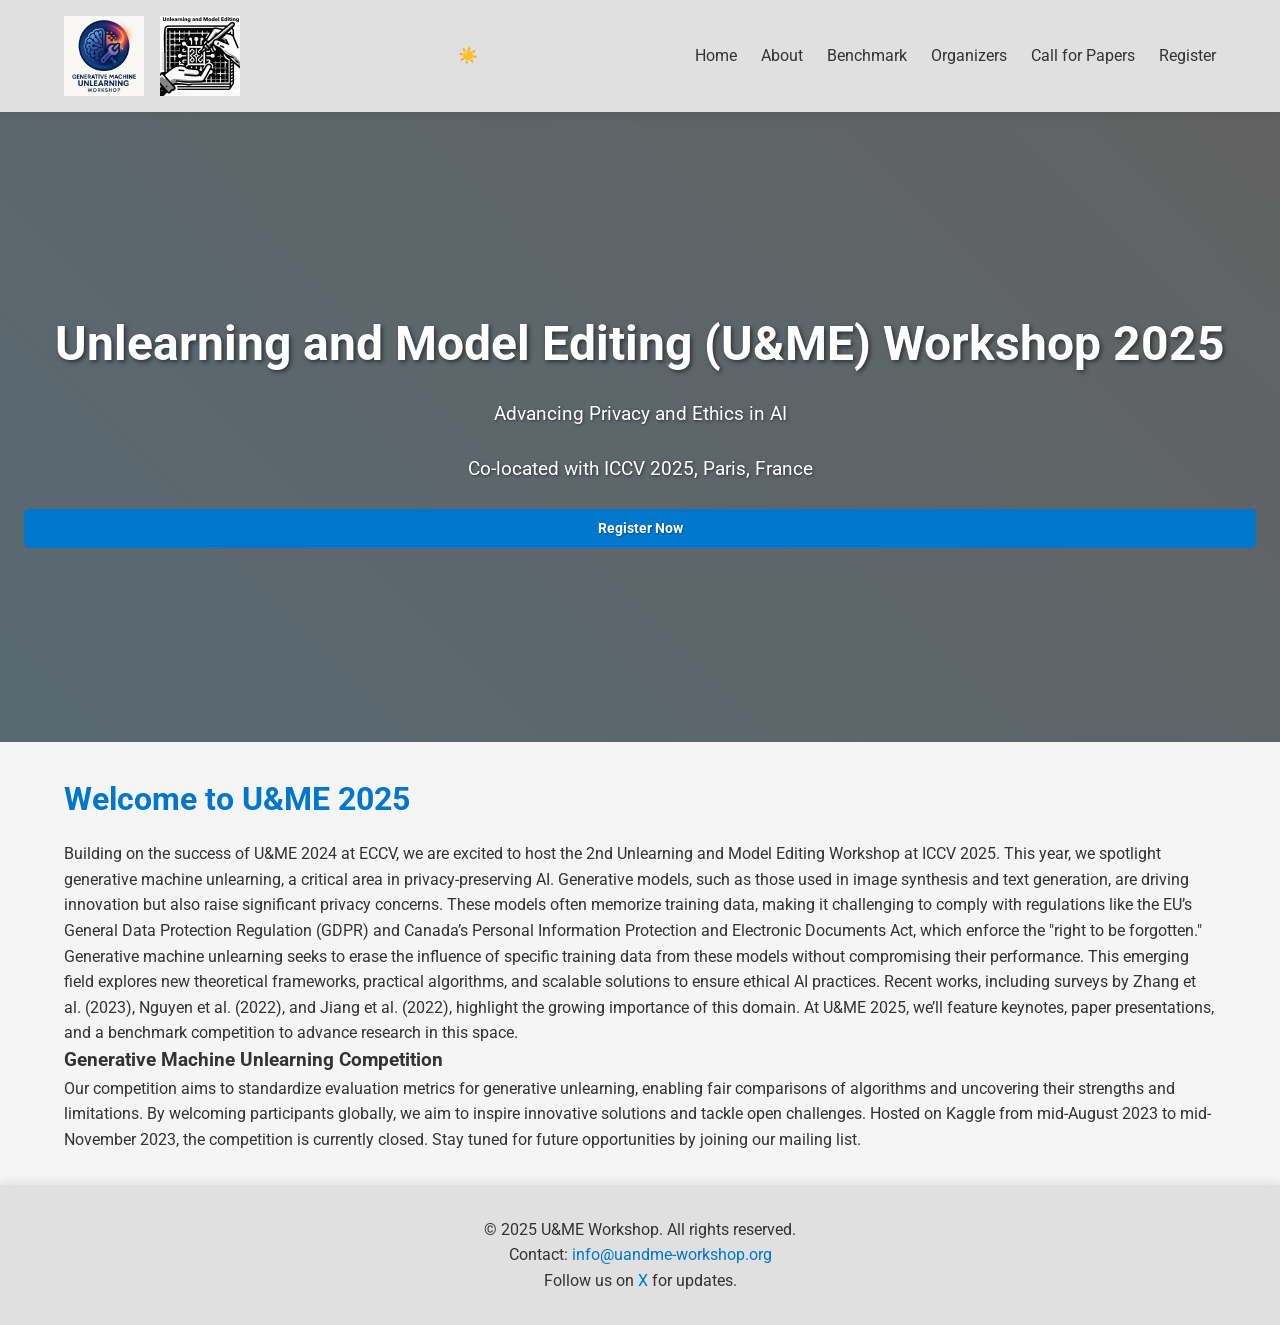
==== index.html @ 519ac93f "new" ====
<!DOCTYPE html>
<html lang="en">
<head>
    <meta charset="UTF-8">
    <meta name="viewport" content="width=device-width, initial-scale=1.0">
    <meta name="description" content="Unlearning and Model Editing (U&ME) Workshop 2025 at ICCV, focusing on privacy-preserving AI and model editing techniques.">
    <meta name="keywords" content="machine unlearning, model editing, AI, ICCV 2025, workshop, privacy">
    <title>U&ME Workshop 2025 | ICCV</title>
    <link rel="stylesheet" href="assets/css/styles.css">
    <link href="https://fonts.googleapis.com/css2?family=Roboto:wght@300;400;700&display=swap" rel="stylesheet">
    <style>
        @media (min-width: 1024px) {
            .cta-button {
                padding: 0.5rem 1rem;
                font-size: 0.9rem;
            }
        }
    </style>
</head>
<body>
    <header>
        <nav>
            <div class="logo">
                <img src="assets/img/logo.png" alt="U&ME Workshop Logo" class="logo-img">
                <img src="assets/img/logo2.png" alt="Second Logo" class="logo-img">
            </div>
            <div class="theme-toggle" aria-label="Toggle theme">
                <span class="sun">☀️</span>
                <span class="moon">🌙</span>
            </div>
            <div class="hamburger" aria-label="Toggle navigation">
                <span></span>
                <span></span>
                <span></span>
            </div>
            <ul class="nav-links">
                <li><a href="index.html">Home</a></li>
                <li><a href="about.html">About</a></li>
                <li><a href="benchmark.html">Benchmark</a></li>
                <li><a href="organizers.html">Organizers</a></li>
                <li><a href="cfp.html">Call for Papers</a></li>
                <li><a href="register.html">Register</a></li>
            </ul>
        </nav>
    </header>

    <main>
        <section class="hero">
            <h1>Unlearning and Model Editing (U&ME) Workshop 2025</h1>
            <p>Advancing Privacy and Ethics in AI</p>
            <p>Co-located with ICCV 2025, Paris, France</p>
            <a href="register.html" class="cta-button">Register Now</a>
        </section>

        <section class="overview">
            <h2>Welcome to U&ME 2025</h2>
            <p>Building on the success of U&ME 2024 at ECCV, we are excited to host the 2nd Unlearning and Model Editing Workshop at ICCV 2025. This year, we spotlight generative machine unlearning, a critical area in privacy-preserving AI. Generative models, such as those used in image synthesis and text generation, are driving innovation but also raise significant privacy concerns. These models often memorize training data, making it challenging to comply with regulations like the EU’s General Data Protection Regulation (GDPR) and Canada’s Personal Information Protection and Electronic Documents Act, which enforce the "right to be forgotten."</p>
            <p>Generative machine unlearning seeks to erase the influence of specific training data from these models without compromising their performance. This emerging field explores new theoretical frameworks, practical algorithms, and scalable solutions to ensure ethical AI practices. Recent works, including surveys by Zhang et al. (2023), Nguyen et al. (2022), and Jiang et al. (2022), highlight the growing importance of this domain. At U&ME 2025, we’ll feature keynotes, paper presentations, and a benchmark competition to advance research in this space.</p>
            <h3>Generative Machine Unlearning Competition</h3>
            <p>Our competition aims to standardize evaluation metrics for generative unlearning, enabling fair comparisons of algorithms and uncovering their strengths and limitations. By welcoming participants globally, we aim to inspire innovative solutions and tackle open challenges. Hosted on Kaggle from mid-August 2023 to mid-November 2023, the competition is currently closed. Stay tuned for future opportunities by joining our mailing list.</p>
        </section>
    </main>

    <footer>
        <p>© 2025 U&ME Workshop. All rights reserved.</p>
        <p>Contact: <a href="mailto:info@uandme-workshop.org">info@uandme-workshop.org</a></p>
        <p>Follow us on <a href="https://x.com">X</a> for updates.</p>
    </footer>

    <script src="assets/js/main.js"></script>
</body>
</html>
---- assets/css/styles.css ----
:root {
    /* Dark Theme (Default) */
    --background: #121212;
    --text-color: #e0e0e0;
    --header-bg: #1a2a44;
    --accent-color: #00aaff;
    --secondary-bg: #1e1e1e;
    --link-hover: #0088cc;
    --shadow: rgba(0, 0, 0, 0.3);
}

[data-theme="light"] {
    /* Light Theme */
    --background: #f5f5f5;
    --text-color: #333;
    --header-bg: #e0e0e0;
    --accent-color: #0077cc;
    --secondary-bg: #ffffff;
    --link-hover: #0055aa;
    --shadow: rgba(0, 0, 0, 0.1);
}

* {
    margin: 0;
    padding: 0;
    box-sizing: border-box;
}

body {
    font-family: 'Roboto', sans-serif;
    line-height: 1.6;
    color: var(--text-color);
    background: var(--background);
    overflow-x: hidden;
    transition: background 0.3s ease, color 0.3s ease;
}

header {
    background: var(--header-bg);
    color: var(--text-color);
    padding: 1rem 0;
    position: sticky;
    top: 0;
    z-index: 100;
    box-shadow: 0 2px 10px var(--shadow);
}

nav {
    max-width: 1200px;
    margin: 0 auto;
    display: flex;
    justify-content: space-between;
    align-items: center;
    padding: 0 1.5rem;
}

.logo {
    display: flex;
    align-items: center;
    gap: 1rem;
}

.logo-img {
    max-width: 80px;
    height: auto;
    transition: transform 0.3s ease;
}

.logo-img:hover {
    transform: scale(1.05);
}

.theme-toggle {
    display: flex;
    align-items: center;
    gap: 0.5rem;
    cursor: pointer;
}

.theme-toggle .sun {
    display: none;
}

[data-theme="light"] .theme-toggle .sun {
    display: inline;
}

[data-theme="light"] .theme-toggle .moon {
    display: none;
}

.hamburger {
    display: none;
    flex-direction: column;
    justify-content: space-between;
    width: 30px;
    height: 20px;
    cursor: pointer;
}

.hamburger span {
    background: var(--text-color);
    height: 3px;
    width: 100%;
    transition: all 0.3s ease;
}

.hamburger.active span:nth-child(1) {
    transform: rotate(45deg) translate(5px, 5px);
}

.hamburger.active span:nth-child(2) {
    opacity: 0;
}

.hamburger.active span:nth-child(3) {
    transform: rotate(-45deg) translate(7px, -7px);
}

.nav-links {
    list-style: none;
    display: flex;
    gap: 1.5rem;
}

.nav-links li a {
    color: var(--text-color);
    text-decoration: none;
    font-weight: 400;
    position: relative;
    transition: color 0.3s ease;
}

.nav-links li a::after {
    content: '';
    position: absolute;
    width: 0;
    height: 2px;
    background: var(--accent-color);
    bottom: -5px;
    left: 0;
    transition: width 0.3s ease;
}

.nav-links li a:hover::after {
    width: 100%;
}

.nav-links li a:hover {
    color: var(--accent-color);
}

.hero {
    /* Option 1: Conference setting background */
    background: linear-gradient(rgba(0, 0, 0, 0.6), rgba(0, 0, 0, 0.6)), url('https://images.unsplash.com/photo-1516321318429-614138f97625?ixlib=rb-4.0.3&auto=format&fit=crop&w=1350&q=80');
    
    /* Option 2: Paris cityscape with Eiffel Tower (uncomment to use) */
    /* background: linear-gradient(rgba(0, 0, 0, 0.6), rgba(0, 0, 0, 0.6)), url('https://images.unsplash.com/photo-1502602898657-3e91760cbb34?ixlib=rb-4.0.3&auto=format&fit=crop&w=1350&q=80'); */
    
    /* If using a local image, uncomment and adjust the path */
    /* background: linear-gradient(rgba(0, 0, 0, 0.6), rgba(0, 0, 0, 0.6)), url('../img/hero-bg.jpg'); */
    
    background-size: cover;
    background-position: center;
    color: #fff;
    text-align: center;
    padding: 5rem 1.5rem;
    position: relative;
    overflow: hidden;
    min-height: 70vh;
    display: flex;
    flex-direction: column;
    justify-content: center;
}

.hero::before {
    content: '';
    position: absolute;
    top: 0;
    left: 0;
    width: 100%;
    height: 100%;
    background: linear-gradient(45deg, rgba(0, 170, 255, 0.1), transparent);
    animation: gradientShift 10s ease infinite;
}

@keyframes gradientShift {
    0% { transform: translateX(0); }
    50% { transform: translateX(100%); }
    100% { transform: translateX(0); }
}

.hero h1 {
    font-size: 3rem;
    margin-bottom: 1rem;
    opacity: 0;
    transform: translateY(20px);
    animation: fadeInUp 1s ease forwards;
    text-shadow: 2px 2px 4px rgba(0, 0, 0, 0.5);
}

.hero p {
    font-size: 1.2rem;
    margin-bottom: 1.5rem;
    opacity: 0;
    transform: translateY(20px);
    animation: fadeInUp 1s ease 0.3s forwards;
    text-shadow: 1px 1px 3px rgba(0, 0, 0, 0.5);
}

.cta-button {
    background: var(--accent-color);
    color: #fff;
    padding: 0.75rem 1.5rem;
    text-decoration: none;
    border-radius: 5px;
    font-weight: 700;
    display: inline-block;
    transition: transform 0.3s ease, background 0.3s ease;
    opacity: 0;
    transform: translateY(20px);
    animation: fadeInUp 1s ease 0.6s forwards;
    text-shadow: 1px 1px 2px rgba(0, 0, 0, 0.3);
}

.cta-button:hover {
    background: var(--link-hover);
    transform: translateY(-3px);
}

@keyframes fadeInUp {
    to {
        opacity: 1;
        transform: translateY(0);
    }
}

.overview {
    max-width: 1200px;
    margin: 2rem auto;
    padding: 0 1.5rem;
    opacity: 0;
    transform: translateY(20px);
    animation: fadeInUp 1s ease forwards;
}

.overview h2 {
    font-size: 2rem;
    margin-bottom: 1rem;
    color: var(--accent-color);
}

.overview ul {
    margin: 1rem 0;
    padding-left: 2rem;
}

.overview ul li {
    margin-bottom: 0.5rem;
}

.organizers .organizer-grid {
    display: grid;
    grid-template-columns: repeat(auto-fit, minmax(250px, 1fr));
    gap: 2rem;
    margin: 2rem 0;
}

.organizer {
    text-align: center;
    background: var(--secondary-bg);
    padding: 1rem;
    border-radius: 10px;
    box-shadow: 0 2px 10px var(--shadow);
    transition: transform 0.3s ease;
}

.organizer:hover {
    transform: translateY(-5px);
}

.organizer img {
    width: 100%;
    max-width: 200px;
    height: auto;
    border-radius: 50%;
    margin-bottom: 1rem;
}

.organizer h3 {
    font-size: 1.5rem;
    color: var(--accent-color);
}

.organizer .title {
    font-style: italic;
    color: var(--text-color);
    opacity: 0.8;
    margin-bottom: 0.5rem;
}

footer {
    background: var(--header-bg);
    color: var(--text-color);
    text-align: center;
    padding: 2rem;
    margin-top: 2rem;
    box-shadow: 0 -2px 10px var(--shadow);
}

footer a {
    color: var(--accent-color);
    text-decoration: none;
}

footer a:hover {
    color: var(--link-hover);
}

@media (max-width: 768px) {
    nav {
        flex-wrap: wrap;
        padding: 0.5rem 1rem;
    }

    .logo {
        flex: 1;
        gap: 0.5rem;
    }

    .logo-img {
        max-width: 60px;
    }

    .theme-toggle {
        order: 1;
        margin-left: auto;
    }

    .hamburger {
        display: flex;
        margin-left: 1rem;
    }

    .nav-links {
        display: none;
        width: 100%;
        background: var(--header-bg);
        flex-direction: column;
        align-items: center;
        gap: 1rem;
        padding: 1rem 0;
        transition: all 0.3s ease;
    }

    .nav-links.active {
        display: flex;
    }

    .nav-links li a {
        font-size: 1.1rem;
    }

    .hero {
        padding: 3rem 1rem;
        min-height: 50vh;
    }

    .hero h1 {
        font-size: 1.8rem;
    }

    .hero p {
        font-size: 1rem;
    }

    .cta-button {
        padding: 0.6rem 1.2rem;
        font-size: 0.9rem;
    }

    .overview {
        padding: 0 1rem;
    }

    .overview h2 {
        font-size: 1.5rem;
    }
}

@media (max-width: 480px) {
    .logo-img {
        max-width: 50px;
    }

    .hero h1 {
        font-size: 1.4rem;
    }

    .hero p {
        font-size: 0.9rem;
    }

    .cta-button {
        padding: 0.5rem 1rem;
        font-size: 0.8rem;
    }

    .overview h2 {
        font-size: 1.3rem;
    }

    .overview p {
        font-size: 0.9rem;
    }

    .organizer img {
        max-width: 150px;
    }
}
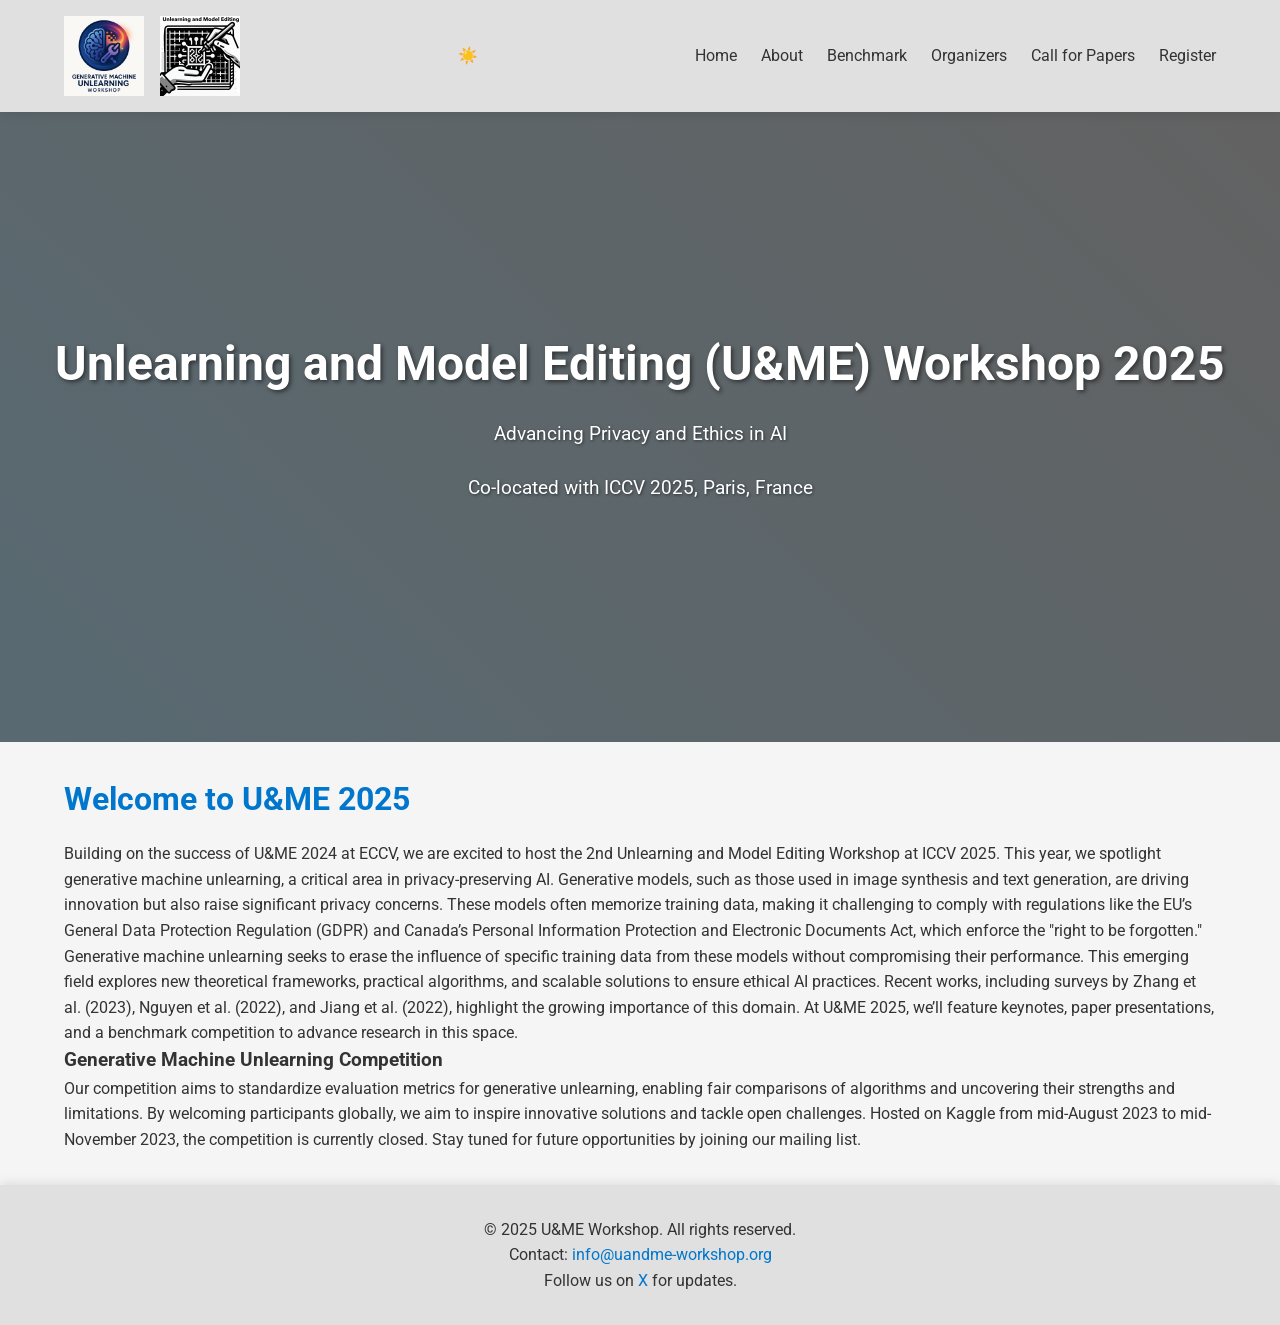
==== commit b08bca0e: "button" ====
--- a/index.html
+++ b/index.html
@@ -49,7 +49,7 @@
             <h1>Unlearning and Model Editing (U&ME) Workshop 2025</h1>
             <p>Advancing Privacy and Ethics in AI</p>
             <p>Co-located with ICCV 2025, Paris, France</p>
-            <a href="register.html" class="cta-button">Register Now</a>
+           
         </section>
 
         <section class="overview">
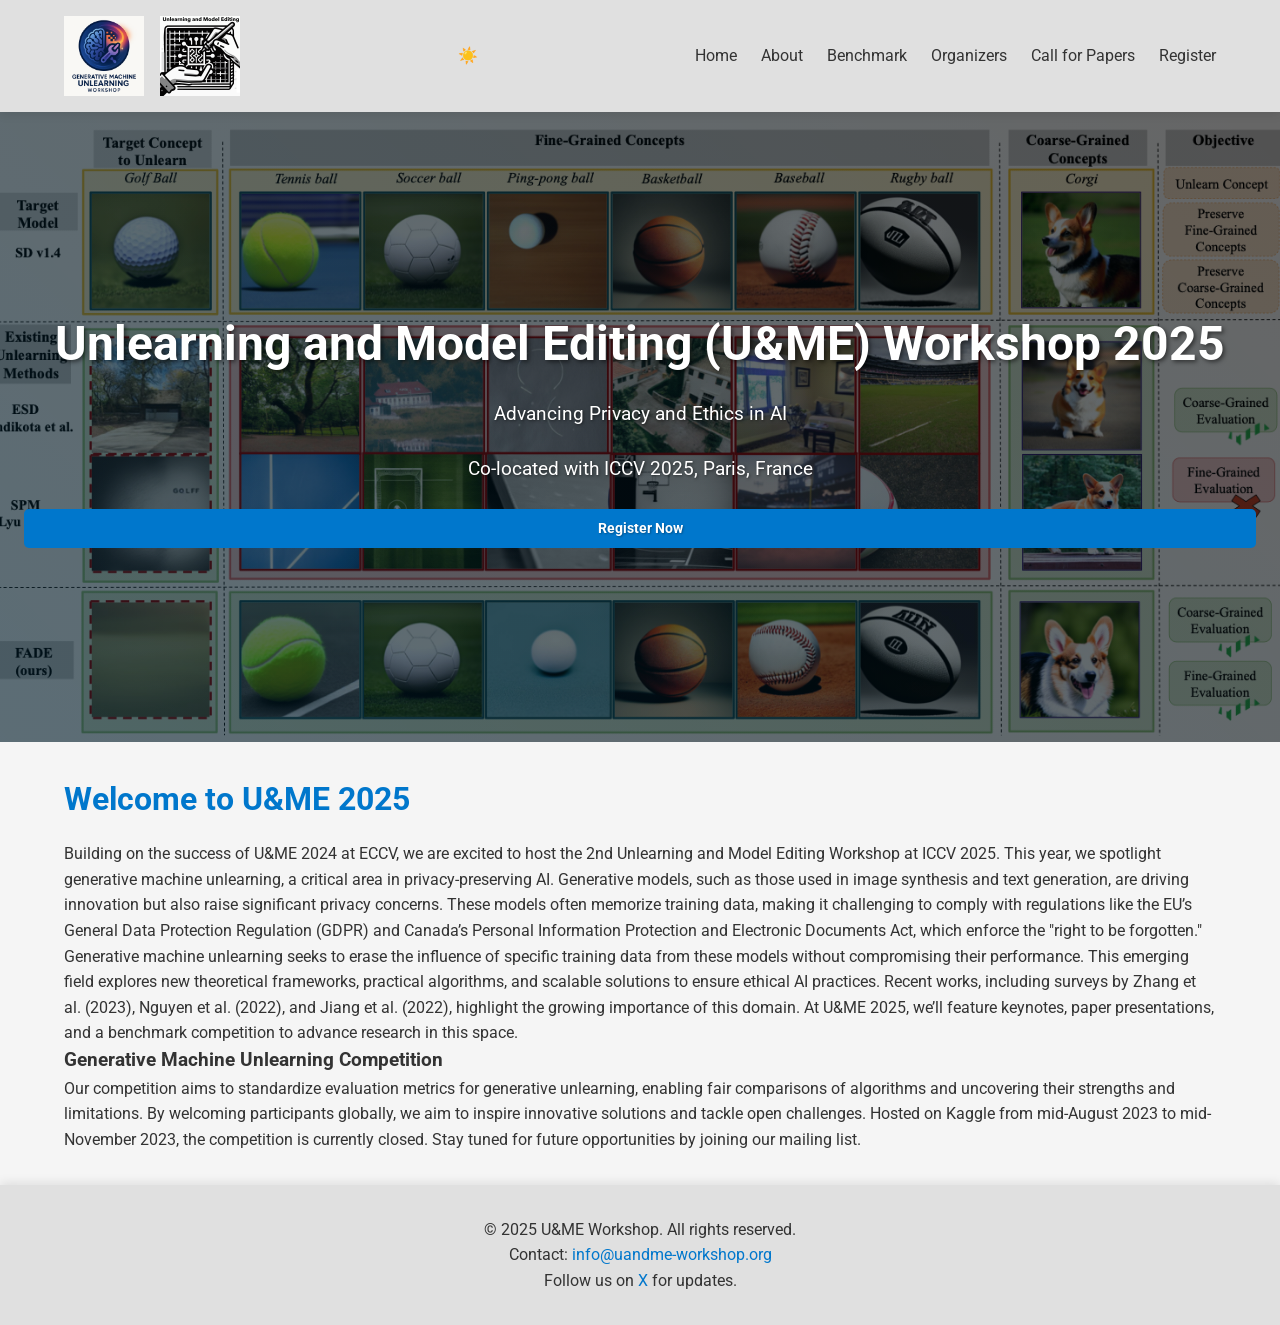
==== commit 4385766e: "hjg" ====
--- a/index.html
+++ b/index.html
@@ -49,7 +49,7 @@
             <h1>Unlearning and Model Editing (U&ME) Workshop 2025</h1>
             <p>Advancing Privacy and Ethics in AI</p>
             <p>Co-located with ICCV 2025, Paris, France</p>
-           
+            <a href="register.html" class="cta-button">Register Now</a>
         </section>
 
         <section class="overview">
--- a/assets/css/styles.css
+++ b/assets/css/styles.css
@@ -151,14 +151,8 @@
 }
 
 .hero {
-    /* Option 1: Conference setting background */
-    background: linear-gradient(rgba(0, 0, 0, 0.6), rgba(0, 0, 0, 0.6)), url('https://images.unsplash.com/photo-1516321318429-614138f97625?ixlib=rb-4.0.3&auto=format&fit=crop&w=1350&q=80');
     
-    /* Option 2: Paris cityscape with Eiffel Tower (uncomment to use) */
-    /* background: linear-gradient(rgba(0, 0, 0, 0.6), rgba(0, 0, 0, 0.6)), url('https://images.unsplash.com/photo-1502602898657-3e91760cbb34?ixlib=rb-4.0.3&auto=format&fit=crop&w=1350&q=80'); */
-    
-    /* If using a local image, uncomment and adjust the path */
-    /* background: linear-gradient(rgba(0, 0, 0, 0.6), rgba(0, 0, 0, 0.6)), url('../img/hero-bg.jpg'); */
+    background: linear-gradient(rgba(0, 0, 0, 0.6), rgba(0, 0, 0, 0.6)), url('../img/hero-bg.jpg');
     
     background-size: cover;
     background-position: center;
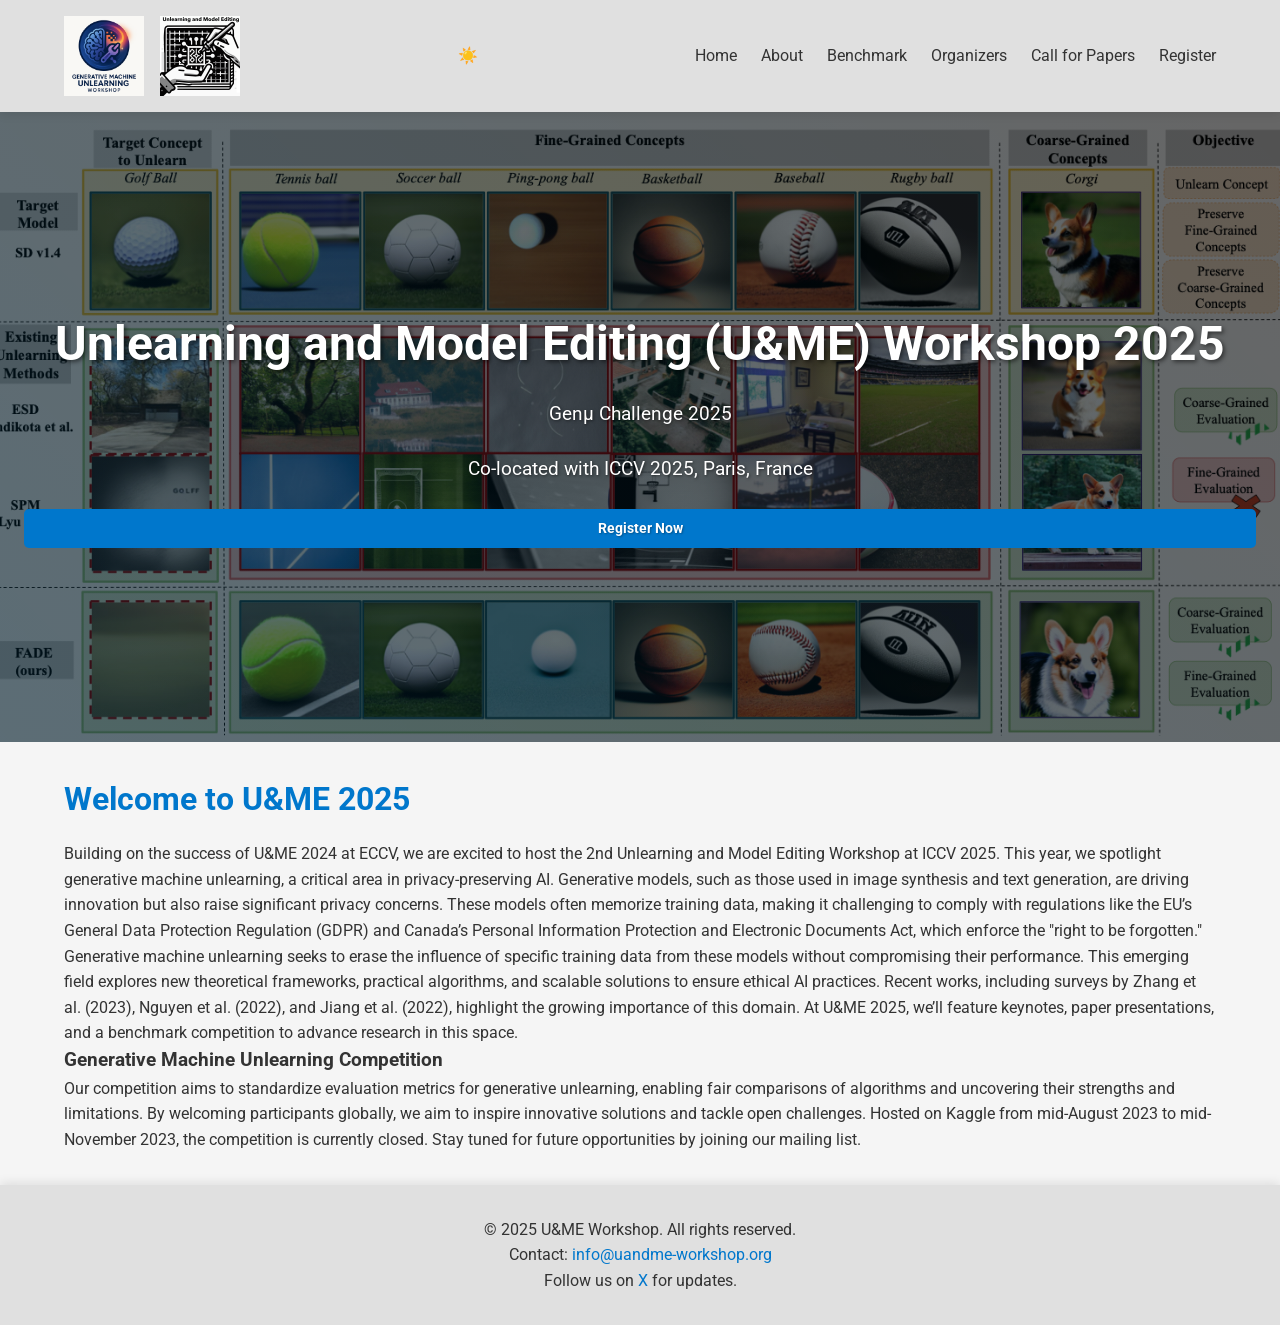
==== commit fb906f0e: "ihfer" ====
--- a/index.html
+++ b/index.html
@@ -47,7 +47,7 @@
     <main>
         <section class="hero">
             <h1>Unlearning and Model Editing (U&ME) Workshop 2025</h1>
-            <p>Advancing Privacy and Ethics in AI</p>
+            <p>Genμ Challenge 2025</p>
             <p>Co-located with ICCV 2025, Paris, France</p>
             <a href="register.html" class="cta-button">Register Now</a>
         </section>
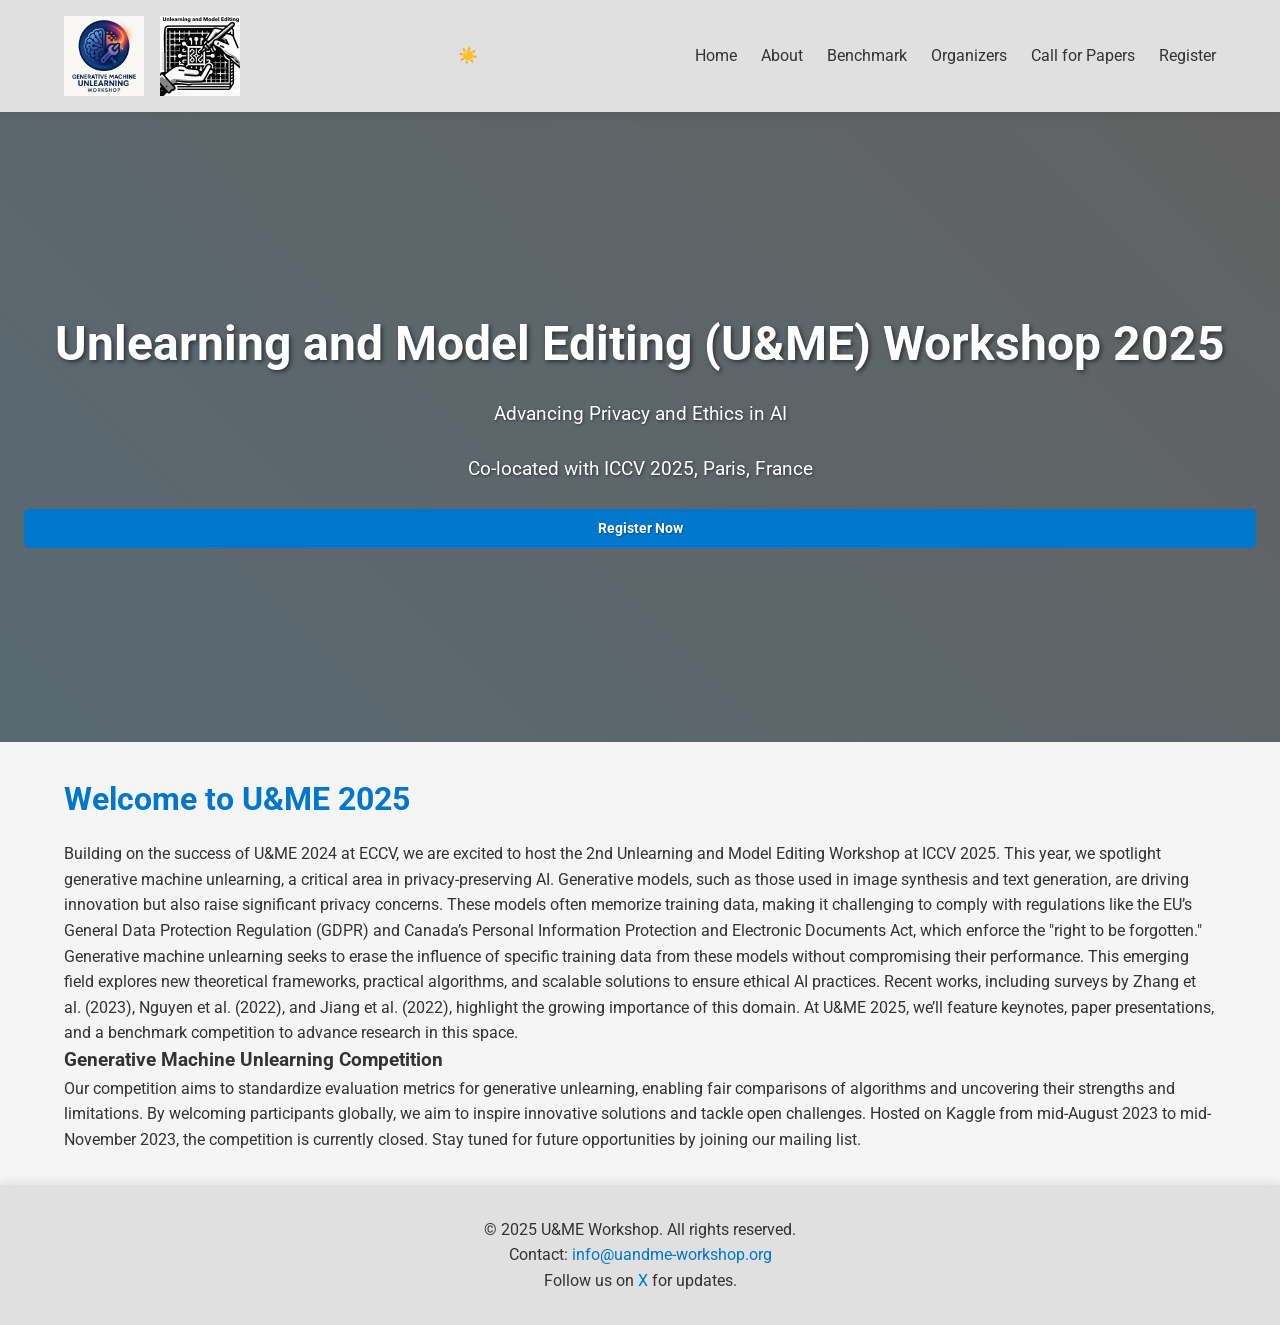
==== commit e5c25e14: "khkh" ====
--- a/index.html
+++ b/index.html
@@ -9,11 +9,19 @@
     <link rel="stylesheet" href="assets/css/styles.css">
     <link href="https://fonts.googleapis.com/css2?family=Roboto:wght@300;400;700&display=swap" rel="stylesheet">
     <style>
+        /* Existing style for reducing button size on large screens */
         @media (min-width: 1024px) {
             .cta-button {
                 padding: 0.5rem 1rem;
                 font-size: 0.9rem;
             }
+        }
+
+        /* Override hero background with external image */
+        .hero {
+            background: linear-gradient(rgba(0, 0, 0, 0.6), rgba(0, 0, 0, 0.6)), url('https://i.ibb.co/4RVD9qBN/hero-bg.png');
+            background-size: cover;
+            background-position: center;
         }
     </style>
 </head>
@@ -47,7 +55,7 @@
     <main>
         <section class="hero">
             <h1>Unlearning and Model Editing (U&ME) Workshop 2025</h1>
-            <p>Genμ Challenge 2025</p>
+            <p>Advancing Privacy and Ethics in AI</p>
             <p>Co-located with ICCV 2025, Paris, France</p>
             <a href="register.html" class="cta-button">Register Now</a>
         </section>
--- a/assets/css/styles.css
+++ b/assets/css/styles.css
@@ -151,8 +151,10 @@
 }
 
 .hero {
+    /* Temporarily use a direct Unsplash URL to test */
+    background: linear-gradient(rgba(0, 0, 0, 0.6), rgba(0, 0, 0, 0.6)), url('https://ibb.co/PG6b3LBC');
     
-    background: linear-gradient(rgba(0, 0, 0, 0.6), rgba(0, 0, 0, 0.6)), url('../img/hero-bg.jpg');
+    
     
     background-size: cover;
     background-position: center;
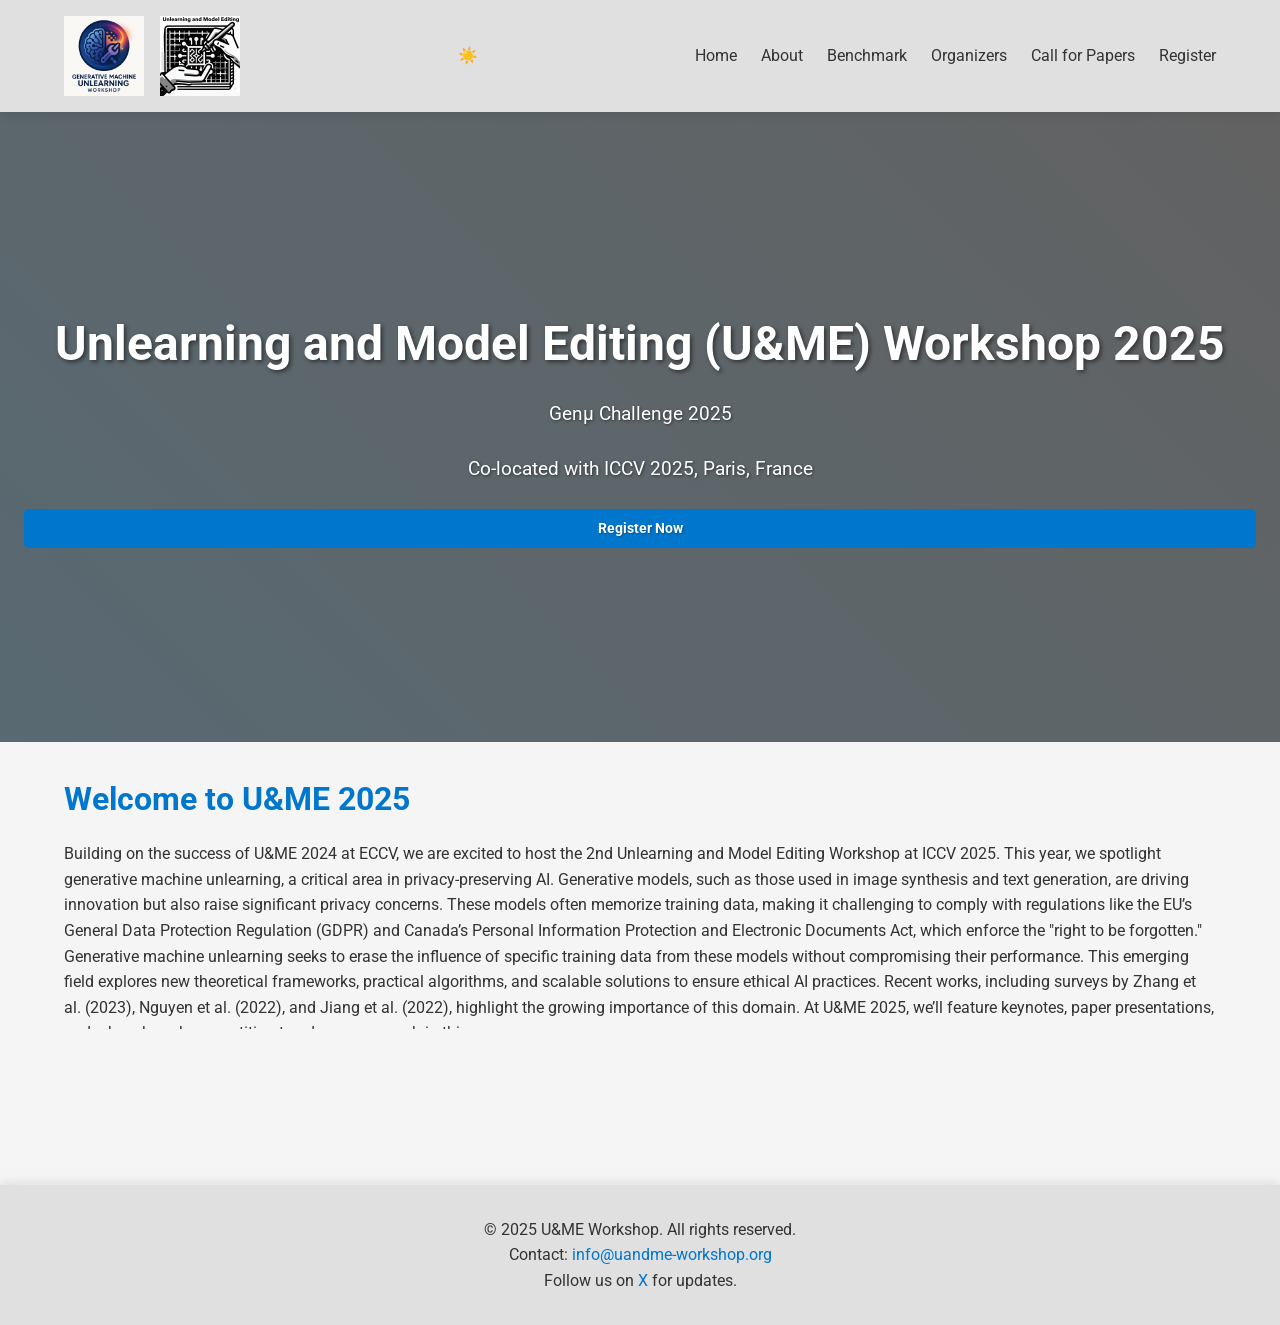
==== commit 66f14678: "khjk" ====
--- a/index.html
+++ b/index.html
@@ -55,7 +55,7 @@
     <main>
         <section class="hero">
             <h1>Unlearning and Model Editing (U&ME) Workshop 2025</h1>
-            <p>Advancing Privacy and Ethics in AI</p>
+            <p>Genμ Challenge 2025</p>
             <p>Co-located with ICCV 2025, Paris, France</p>
             <a href="register.html" class="cta-button">Register Now</a>
         </section>
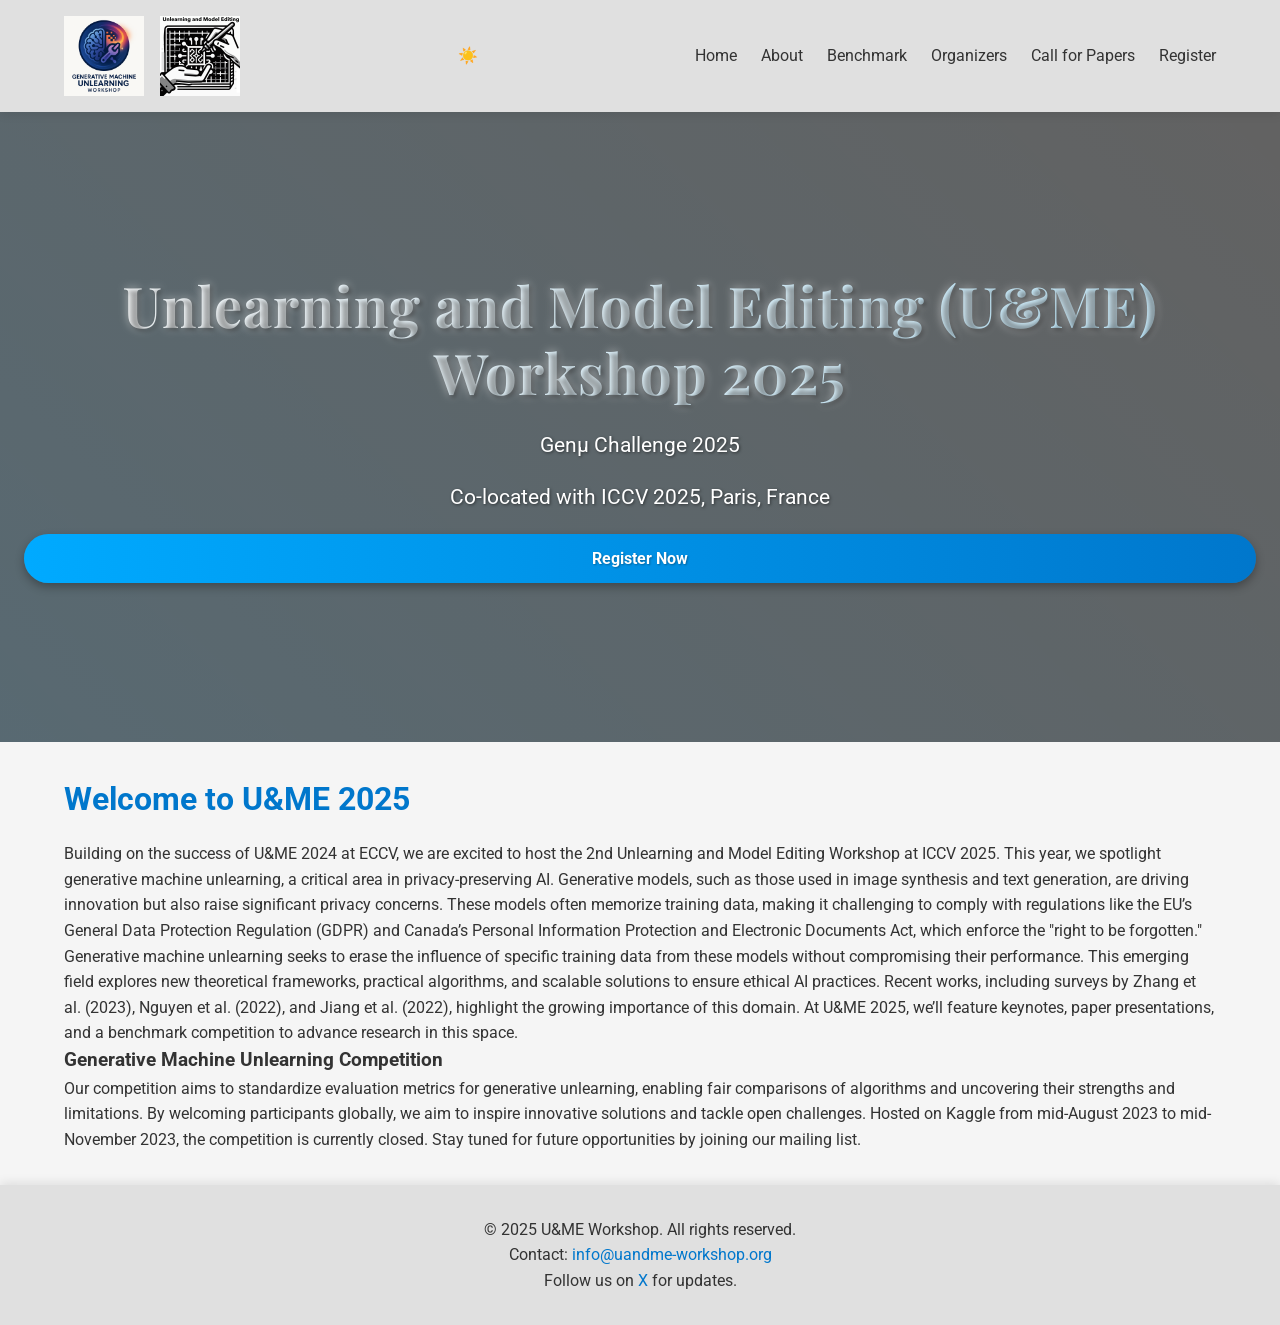
==== commit 317bfe43: "bjk" ====
--- a/index.html
+++ b/index.html
@@ -7,9 +7,9 @@
     <meta name="keywords" content="machine unlearning, model editing, AI, ICCV 2025, workshop, privacy">
     <title>U&ME Workshop 2025 | ICCV</title>
     <link rel="stylesheet" href="assets/css/styles.css">
-    <link href="https://fonts.googleapis.com/css2?family=Roboto:wght@300;400;700&display=swap" rel="stylesheet">
+    <link href="https://fonts.googleapis.com/css2?family=Roboto:wght@300;400;700&family=Playfair+Display:wght@700&display=swap" rel="stylesheet">
     <style>
-        /* Existing style for reducing button size on large screens */
+        /* Existing styles */
         @media (min-width: 1024px) {
             .cta-button {
                 padding: 0.5rem 1rem;
@@ -17,11 +17,106 @@
             }
         }
 
-        /* Override hero background with external image */
         .hero {
             background: linear-gradient(rgba(0, 0, 0, 0.6), rgba(0, 0, 0, 0.6)), url('https://i.ibb.co/4RVD9qBN/hero-bg.png');
             background-size: cover;
             background-position: center;
+        }
+
+        /* Beautify hero text */
+        .hero h1 {
+            font-family: 'Playfair Display', serif;
+            font-size: 3.5rem;
+            font-weight: 700;
+            letter-spacing: 1px;
+            line-height: 1.2;
+            margin-bottom: 1.5rem;
+            /* Gradient text effect */
+            background: linear-gradient(90deg, #ffffff, #b3e5fc);
+            -webkit-background-clip: text;
+            -webkit-text-fill-color: transparent;
+            /* Glowing text shadow */
+            text-shadow: 0 0 10px rgba(255, 255, 255, 0.5), 2px 2px 4px rgba(0, 0, 0, 0.5);
+        }
+
+        .hero p {
+            font-family: 'Roboto', sans-serif;
+            font-size: 1.3rem;
+            font-weight: 400;
+            margin-bottom: 1.2rem;
+            position: relative;
+            display: inline-block;
+            text-shadow: 1px 1px 3px rgba(0, 0, 0, 0.5);
+            transition: color 0.3s ease;
+        }
+
+        /* Underline animation on hover for paragraphs */
+        .hero p::after {
+            content: '';
+            position: absolute;
+            width: 0;
+            height: 2px;
+            background: #b3e5fc;
+            bottom: -2px;
+            left: 0;
+            transition: width 0.3s ease;
+        }
+
+        .hero p:hover::after {
+            width: 100%;
+        }
+
+        .hero p:hover {
+            color: #b3e5fc;
+        }
+
+        /* Beautify the Register Now button */
+        .hero .cta-button {
+            background: linear-gradient(90deg, #00aaff, #0077cc);
+            padding: 0.75rem 1.5rem;
+            font-size: 1rem;
+            font-weight: 700;
+            border-radius: 25px;
+            box-shadow: 0 4px 10px rgba(0, 0, 0, 0.3);
+            transition: transform 0.3s ease, box-shadow 0.3s ease;
+            text-shadow: 1px 1px 2px rgba(0, 0, 0, 0.3);
+        }
+
+        .hero .cta-button:hover {
+            transform: scale(1.05);
+            box-shadow: 0 6px 15px rgba(0, 0, 0, 0.4);
+            background: linear-gradient(90deg, #0088cc, #0055aa);
+        }
+
+        /* Responsive adjustments */
+        @media (max-width: 768px) {
+            .hero h1 {
+                font-size: 2rem;
+            }
+
+            .hero p {
+                font-size: 1.1rem;
+            }
+
+            .hero .cta-button {
+                padding: 0.6rem 1.2rem;
+                font-size: 0.9rem;
+            }
+        }
+
+        @media (max-width: 480px) {
+            .hero h1 {
+                font-size: 1.6rem;
+            }
+
+            .hero p {
+                font-size: 0.9rem;
+            }
+
+            .hero .cta-button {
+                padding: 0.5rem 1rem;
+                font-size: 0.8rem;
+            }
         }
     </style>
 </head>
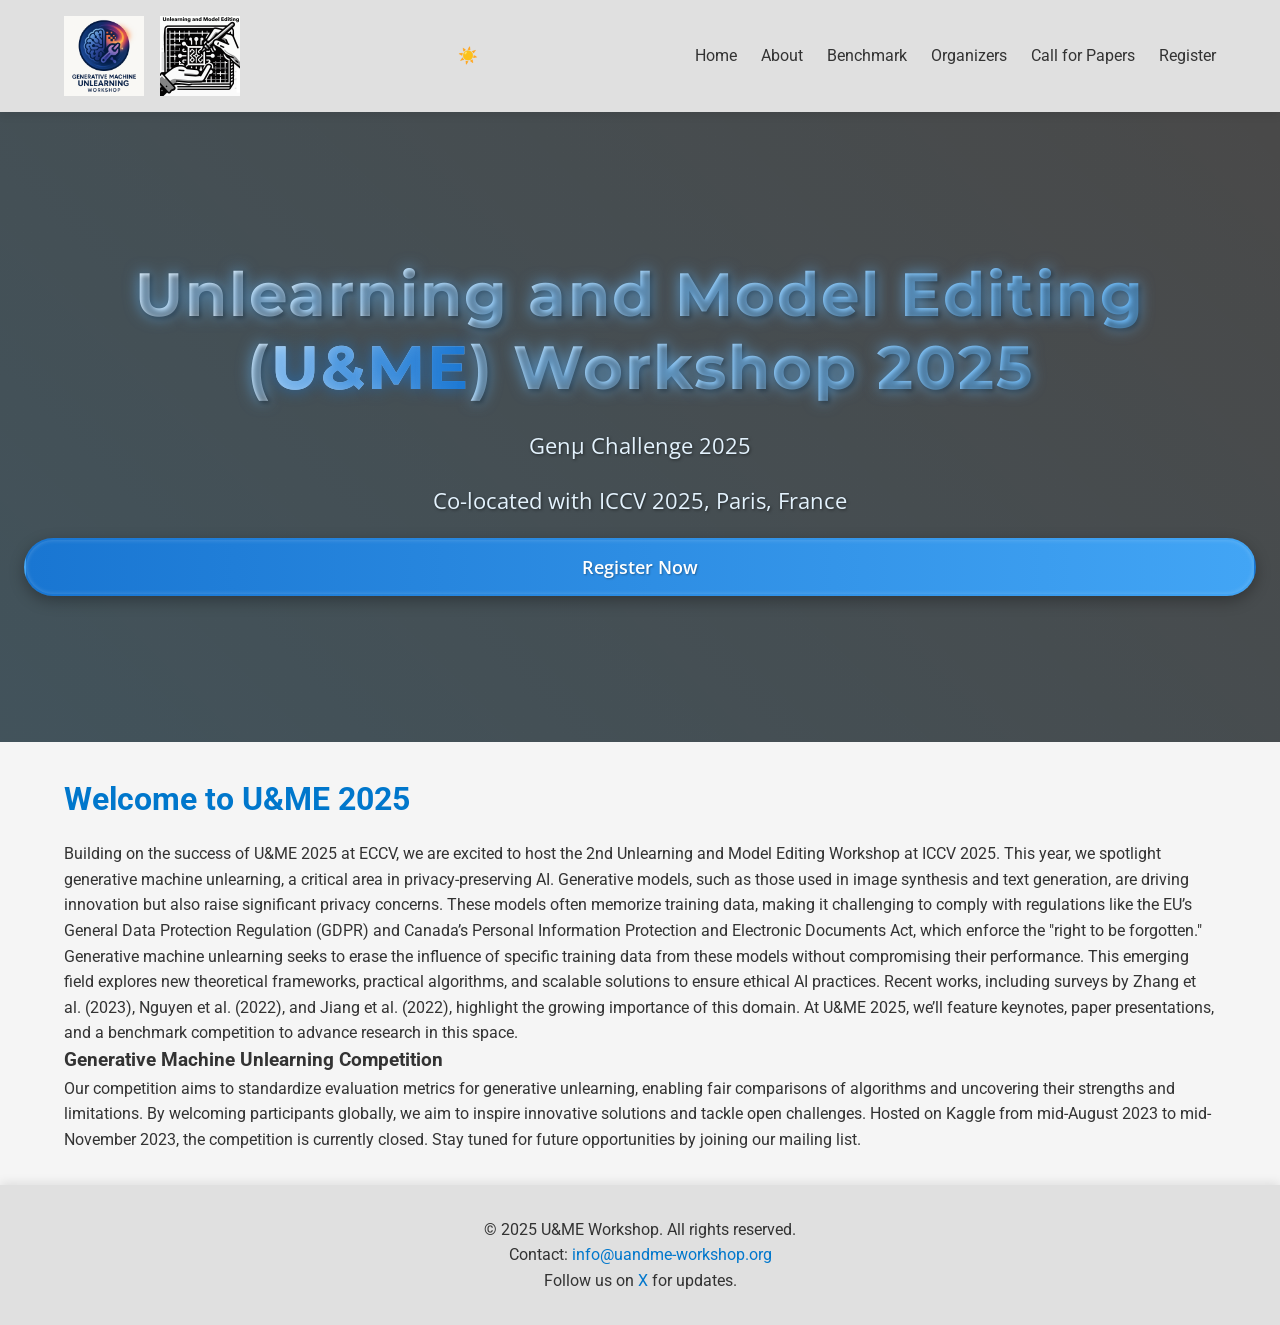
==== commit 2c29bc05: "hgk" ====
--- a/index.html
+++ b/index.html
@@ -7,7 +7,7 @@
     <meta name="keywords" content="machine unlearning, model editing, AI, ICCV 2025, workshop, privacy">
     <title>U&ME Workshop 2025 | ICCV</title>
     <link rel="stylesheet" href="assets/css/styles.css">
-    <link href="https://fonts.googleapis.com/css2?family=Roboto:wght@300;400;700&family=Playfair+Display:wght@700&display=swap" rel="stylesheet">
+    <link href="https://fonts.googleapis.com/css2?family=Roboto:wght@300;400;700&family=Playfair+Display:wght@700&family=Montserrat:wght@700&family=Open+Sans:wght@400;600&display=swap" rel="stylesheet">
     <style>
         /* Existing styles */
         @media (min-width: 1024px) {
@@ -18,36 +18,46 @@
         }
 
         .hero {
-            background: linear-gradient(rgba(0, 0, 0, 0.6), rgba(0, 0, 0, 0.6)), url('https://i.ibb.co/4RVD9qBN/hero-bg.png');
+            background: linear-gradient(rgba(0, 0, 0, 0.7), rgba(0, 0, 0, 0.7)), url('https://i.ibb.co/4RVD9qBN/hero-bg.png');
             background-size: cover;
             background-position: center;
         }
 
-        /* Beautify hero text */
+        /* Enhanced hero text styling */
         .hero h1 {
-            font-family: 'Playfair Display', serif;
-            font-size: 3.5rem;
+            font-family: 'Montserrat', sans-serif;
+            font-size: 3.8rem;
             font-weight: 700;
-            letter-spacing: 1px;
+            letter-spacing: 2px;
             line-height: 1.2;
             margin-bottom: 1.5rem;
-            /* Gradient text effect */
-            background: linear-gradient(90deg, #ffffff, #b3e5fc);
+            background: linear-gradient(90deg, #ffffff, #64b5f6);
             -webkit-background-clip: text;
             -webkit-text-fill-color: transparent;
-            /* Glowing text shadow */
-            text-shadow: 0 0 10px rgba(255, 255, 255, 0.5), 2px 2px 4px rgba(0, 0, 0, 0.5);
+            text-shadow: 0 0 15px rgba(100, 181, 246, 0.7), 2px 2px 4px rgba(0, 0, 0, 0.5);
+            /* Pulsating glow animation */
+            animation: glow 2s ease-in-out infinite alternate, fadeInUp 1s ease forwards;
+        }
+
+        .hero h1 .highlight {
+            background: linear-gradient(90deg, #bbdefb, #1976d2);
+            -webkit-background-clip: text;
+            -webkit-text-fill-color: transparent;
+            text-shadow: 0 0 15px rgba(25, 118, 210, 0.7);
         }
 
         .hero p {
-            font-family: 'Roboto', sans-serif;
-            font-size: 1.3rem;
+            font-family: 'Open Sans', sans-serif;
+            font-size: 1.4rem;
             font-weight: 400;
             margin-bottom: 1.2rem;
+            color: #e3f2fd;
             position: relative;
             display: inline-block;
             text-shadow: 1px 1px 3px rgba(0, 0, 0, 0.5);
             transition: color 0.3s ease;
+            /* Bounce-in animation */
+            animation: bounceIn 1s ease 0.3s forwards;
         }
 
         /* Underline animation on hover for paragraphs */
@@ -56,7 +66,7 @@
             position: absolute;
             width: 0;
             height: 2px;
-            background: #b3e5fc;
+            background: #64b5f6;
             bottom: -2px;
             left: 0;
             transition: width 0.3s ease;
@@ -67,54 +77,100 @@
         }
 
         .hero p:hover {
-            color: #b3e5fc;
-        }
-
-        /* Beautify the Register Now button */
+            color: #bbdefb;
+        }
+
+        /* Enhanced Register Now button */
         .hero .cta-button {
-            background: linear-gradient(90deg, #00aaff, #0077cc);
-            padding: 0.75rem 1.5rem;
-            font-size: 1rem;
-            font-weight: 700;
-            border-radius: 25px;
-            box-shadow: 0 4px 10px rgba(0, 0, 0, 0.3);
-            transition: transform 0.3s ease, box-shadow 0.3s ease;
+            background: linear-gradient(90deg, #1976d2, #42a5f5);
+            padding: 0.8rem 2rem;
+            font-size: 1.1rem;
+            font-weight: 600;
+            font-family: 'Open Sans', sans-serif;
+            border-radius: 30px;
+            border: 2px solid transparent;
+            box-shadow: 0 5px 15px rgba(0, 0, 0, 0.3), inset 0 0 5px rgba(255, 255, 255, 0.2);
+            transition: transform 0.3s ease, box-shadow 0.3s ease, border-color 0.3s ease;
             text-shadow: 1px 1px 2px rgba(0, 0, 0, 0.3);
+            animation: pulseBorder 2s infinite, fadeInUp 1s ease 0.6s forwards;
         }
 
         .hero .cta-button:hover {
-            transform: scale(1.05);
-            box-shadow: 0 6px 15px rgba(0, 0, 0, 0.4);
-            background: linear-gradient(90deg, #0088cc, #0055aa);
+            transform: translateY(-3px);
+            box-shadow: 0 8px 20px rgba(0, 0, 0, 0.4), inset 0 0 8px rgba(255, 255, 255, 0.3);
+            border-color: #64b5f6;
+            background: linear-gradient(90deg, #1565c0, #2196f3);
+        }
+
+        /* Animations */
+        @keyframes glow {
+            0% {
+                text-shadow: 0 0 10px rgba(100, 181, 246, 0.5), 2px 2px 4px rgba(0, 0, 0, 0.5);
+            }
+            100% {
+                text-shadow: 0 0 20px rgba(100, 181, 246, 0.8), 2px 2px 4px rgba(0, 0, 0, 0.5);
+            }
+        }
+
+        @keyframes bounceIn {
+            0% {
+                opacity: 0;
+                transform: translateY(20px);
+            }
+            60% {
+                opacity: 1;
+                transform: translateY(-5px);
+            }
+            80% {
+                transform: translateY(3px);
+            }
+            100% {
+                opacity: 1;
+                transform: translateY(0);
+            }
+        }
+
+        @keyframes pulseBorder {
+            0% {
+                border-color: transparent;
+            }
+            50% {
+                border-color: rgba(100, 181, 246, 0.5);
+            }
+            100% {
+                border-color: transparent;
+            }
         }
 
         /* Responsive adjustments */
         @media (max-width: 768px) {
             .hero h1 {
-                font-size: 2rem;
+                font-size: 2.2rem;
+                letter-spacing: 1px;
             }
 
             .hero p {
-                font-size: 1.1rem;
+                font-size: 1.2rem;
             }
 
             .hero .cta-button {
-                padding: 0.6rem 1.2rem;
+                padding: 0.6rem 1.5rem;
                 font-size: 0.9rem;
             }
         }
 
         @media (max-width: 480px) {
             .hero h1 {
-                font-size: 1.6rem;
+                font-size: 1.8rem;
+                letter-spacing: 0.5px;
             }
 
             .hero p {
-                font-size: 0.9rem;
+                font-size: 1rem;
             }
 
             .hero .cta-button {
-                padding: 0.5rem 1rem;
+                padding: 0.5rem 1.2rem;
                 font-size: 0.8rem;
             }
         }
@@ -149,7 +205,7 @@
 
     <main>
         <section class="hero">
-            <h1>Unlearning and Model Editing (U&ME) Workshop 2025</h1>
+            <h1>Unlearning and Model Editing (<span class="highlight">U&ME</span>) Workshop 2025</h1>
             <p>Genμ Challenge 2025</p>
             <p>Co-located with ICCV 2025, Paris, France</p>
             <a href="register.html" class="cta-button">Register Now</a>
@@ -157,7 +213,7 @@
 
         <section class="overview">
             <h2>Welcome to U&ME 2025</h2>
-            <p>Building on the success of U&ME 2024 at ECCV, we are excited to host the 2nd Unlearning and Model Editing Workshop at ICCV 2025. This year, we spotlight generative machine unlearning, a critical area in privacy-preserving AI. Generative models, such as those used in image synthesis and text generation, are driving innovation but also raise significant privacy concerns. These models often memorize training data, making it challenging to comply with regulations like the EU’s General Data Protection Regulation (GDPR) and Canada’s Personal Information Protection and Electronic Documents Act, which enforce the "right to be forgotten."</p>
+            <p>Building on the success of U&ME 2025 at ECCV, we are excited to host the 2nd Unlearning and Model Editing Workshop at ICCV 2025. This year, we spotlight generative machine unlearning, a critical area in privacy-preserving AI. Generative models, such as those used in image synthesis and text generation, are driving innovation but also raise significant privacy concerns. These models often memorize training data, making it challenging to comply with regulations like the EU’s General Data Protection Regulation (GDPR) and Canada’s Personal Information Protection and Electronic Documents Act, which enforce the "right to be forgotten."</p>
             <p>Generative machine unlearning seeks to erase the influence of specific training data from these models without compromising their performance. This emerging field explores new theoretical frameworks, practical algorithms, and scalable solutions to ensure ethical AI practices. Recent works, including surveys by Zhang et al. (2023), Nguyen et al. (2022), and Jiang et al. (2022), highlight the growing importance of this domain. At U&ME 2025, we’ll feature keynotes, paper presentations, and a benchmark competition to advance research in this space.</p>
             <h3>Generative Machine Unlearning Competition</h3>
             <p>Our competition aims to standardize evaluation metrics for generative unlearning, enabling fair comparisons of algorithms and uncovering their strengths and limitations. By welcoming participants globally, we aim to inspire innovative solutions and tackle open challenges. Hosted on Kaggle from mid-August 2023 to mid-November 2023, the competition is currently closed. Stay tuned for future opportunities by joining our mailing list.</p>
@@ -172,4 +228,4 @@
 
     <script src="assets/js/main.js"></script>
 </body>
-</html>+</html></html>
